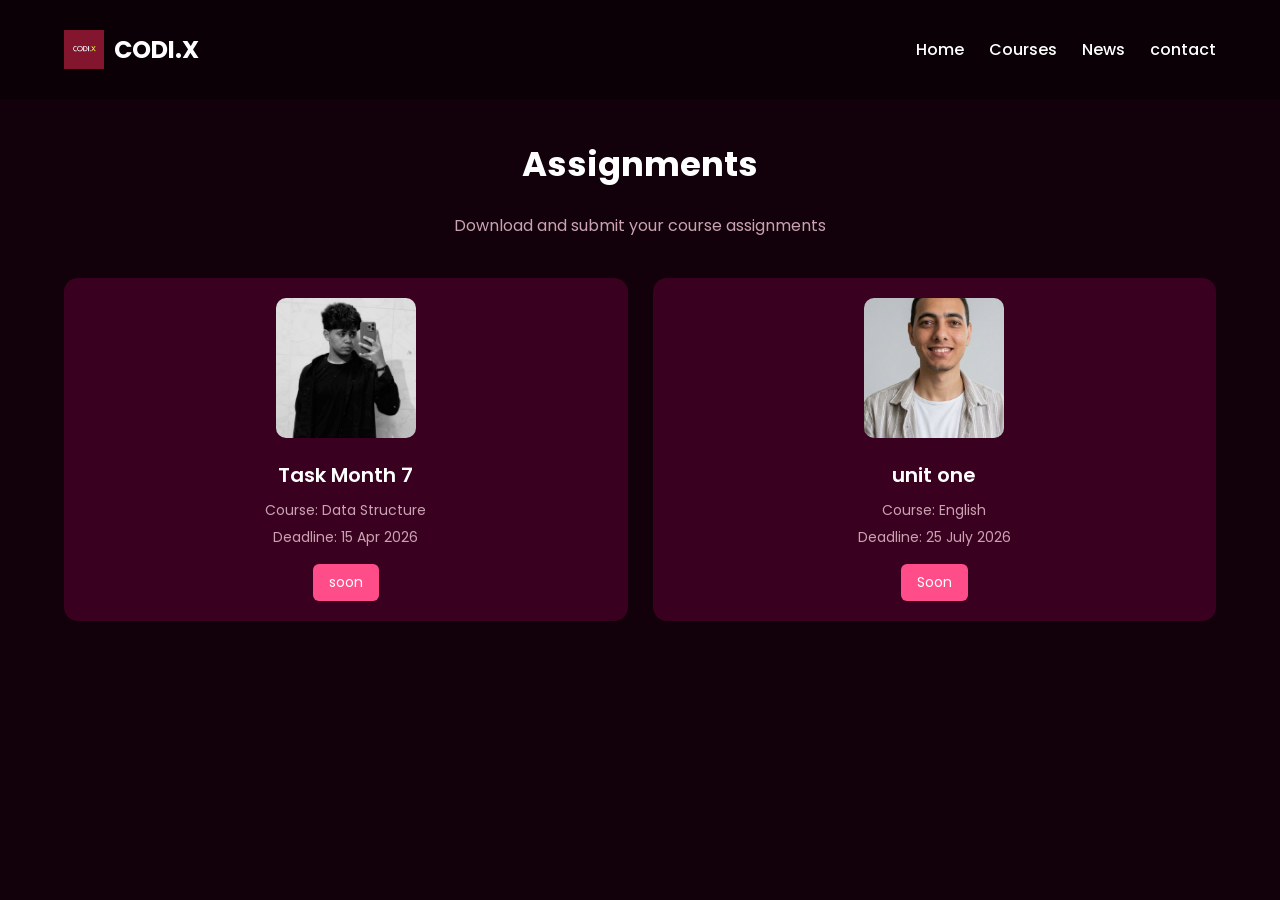
==== assignments.html @ 0fc8fe34 "Add files via upload" ====
<!DOCTYPE html>
<html lang="en">

<head>

<meta charset="UTF-8">
<meta name="viewport" content="width=device-width, initial-scale=1.0">

<title>Assignments | CODI.X TEAM</title>

<link href="https://fonts.googleapis.com/css2?family=Poppins:wght@300;400;500;600;700&display=swap" rel="stylesheet">

<style>

/* =================================
   GENERAL PAGE STYLE
================================= */

body{
margin:0;
font-family:"Poppins",sans-serif;
background:#12000a;
color:white;
}

/* =================================
   NAVBAR
================================= */

.site-header{
position:sticky;
top:0;
background:rgba(0,0,0,0.4);
backdrop-filter:blur(6px);
padding:12px 0;
z-index:999;
}

.nav-inner{
width:90%;
margin:auto;
display:flex;
justify-content:space-between;
align-items:center;
}

.brand{
display:flex;
align-items:center;
gap:10px;
}

.brand img{
width:40px;
}

.main-nav ul{
display:flex;
list-style:none;
gap:25px;
margin:0;
padding:0;
}

.main-nav a{
text-decoration:none;
color:white;
font-weight:500;
transition:.3s;
}

.main-nav a:hover{
color:#ff4d8a;
}

/* =================================
   PAGE TITLE
================================= */

.page-title{
text-align:center;
font-size:34px;
margin-top:40px;
font-weight:700;
}

.page-sub{
text-align:center;
color:#caa3b2;
margin-top:10px;
}

/* =================================
   ASSIGNMENTS GRID
================================= */

.tasks-container{
width:90%;
margin:auto;
display:grid;
grid-template-columns:repeat(auto-fit,minmax(250px,1fr));
gap:25px;
margin-top:40px;
}

/* =================================
   TASK CARD
================================= */

.task-card{

background:#3a001f;
border-radius:14px;
padding:20px;
text-align:center;
transition:0.35s;

}

.task-card:hover{

transform:translateY(-8px) scale(1.02);
box-shadow:0 10px 25px rgba(0,0,0,0.5);

}

/* =================================
   TASK IMAGE
================================= */

.task-card img{

width:140px;
height:140px;
object-fit:cover;
border-radius:10px;
margin-bottom:15px;

}

/* =================================
   TASK TITLE
================================= */

.task-title{

font-size:20px;
font-weight:600;
margin-bottom:10px;

}

/* =================================
   TASK INFO
================================= */

.task-info{

font-size:14px;
color:#caa3b2;
margin-bottom:6px;

}

/* =================================
   DOWNLOAD BUTTON
================================= */

.download-btn{

display:inline-block;
margin-top:10px;
padding:8px 16px;
background:#ff4d8a;
color:white;
text-decoration:none;
border-radius:6px;
font-size:14px;

}

.download-btn:hover{
background:#ff2e74;
}

</style>

</head>

<body>

<!-- =================================
     NAVBAR
================================= -->

<header class="site-header">

<div class="nav-inner">

<div class="brand">
<img src="./images/logo.jpg">
<h2>CODI.X</h2>
</div>

<nav class="main-nav">
<ul>

<li><a href="index.html">Home</a></li>
<li><a href="courses.html">Courses</a></li>
<!-- <li><a href="tasks.html">Assignments</a></li> -->
<li><a href="news.html">News</a></li>
<li><a href="contact.html">contact</a></li>

</ul>
</nav>

</div>

</header>


<!-- =================================
     PAGE TITLE
================================= -->

<h1 class="page-title">Assignments</h1>

<p class="page-sub">
Download and submit your course assignments
</p>


<!-- =================================
     ASSIGNMENTS SECTION
================================= -->

<div class="tasks-container">


<!-- =================================
     ASSIGNMENT CARD 1
================================= -->

<div class="task-card">

<img src="./images/farid5.jpg">

<div class="task-title">Task Month 7 </div>

<div class="task-info">Course: Data Structure</div>

<div class="task-info">Deadline: 15 Apr 2026</div>

<a href="#" class="download-btn"> soon</a>

</div>



<!-- =================================
     ASSIGNMENT CARD 2
================================= -->

<div class="task-card">

<img src="./images/abdo.jpg">

<div class="task-title"> unit one </div>

<div class="task-info">Course:  English </div>

<div class="task-info">Deadline: 25 July 2026</div>

<a href="#" class="download-btn">Soon</a>

</div>



<!-- =================================
     ASSIGNMENT CARD 3
================================= -->

<!-- <div class="task-card">

<img src="task3.jpg">

<div class="task-title">Python Data Analysis</div>

<div class="task-info">Course: Python Programming</div>

<div class="task-info">Deadline: 30 July 2026</div>

<a href="#" class="download-btn">Download</a>

</div> -->



</div>

</body>
</html>
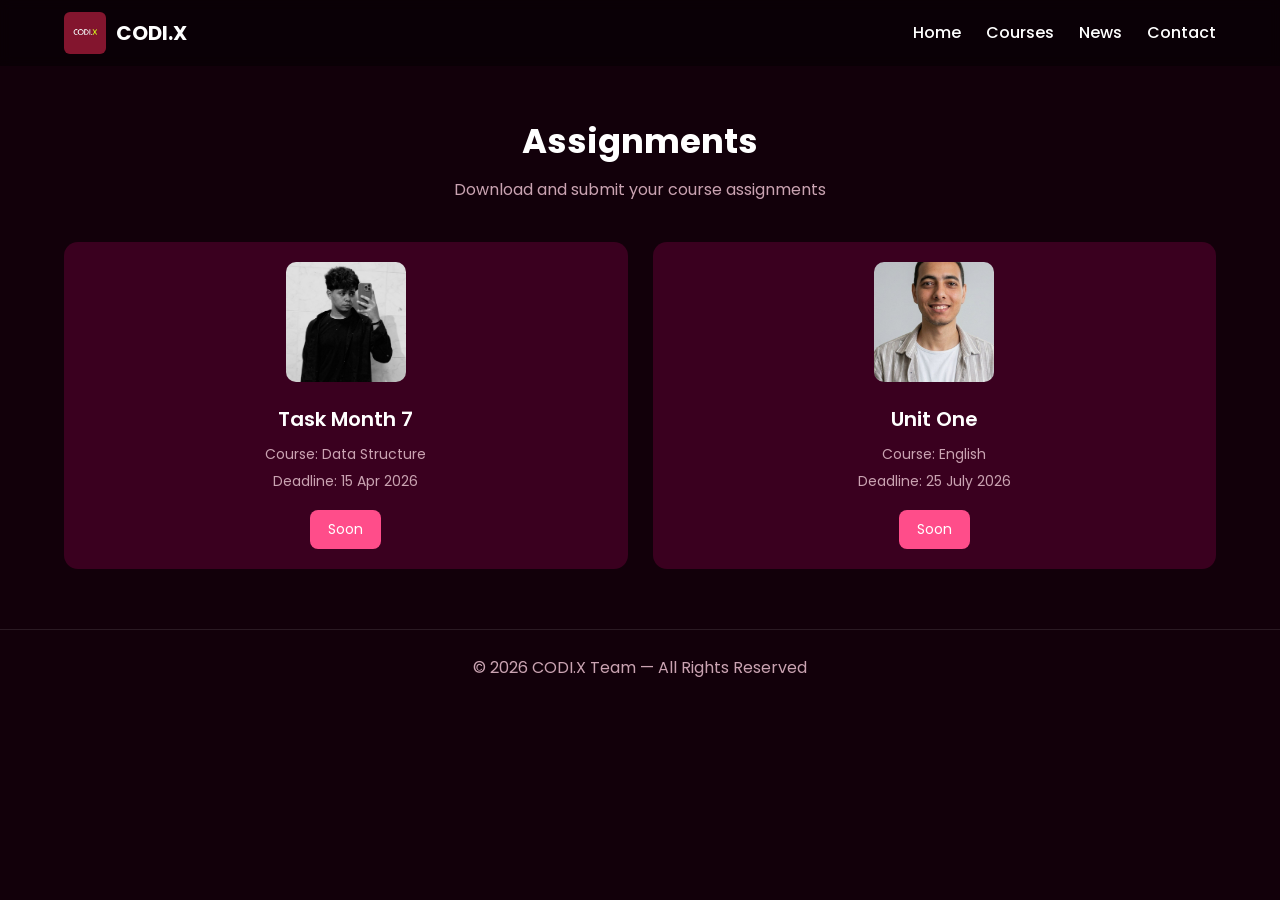
==== commit c644e9f2: "Add files via upload" ====
--- a/assignments.html
+++ b/assignments.html
@@ -12,20 +12,32 @@
 
 <style>
 
-/* =================================
-   GENERAL PAGE STYLE
-================================= */
+/* ================================
+   GENERAL STYLE
+================================ */
+
+*{
+margin:0;
+padding:0;
+box-sizing:border-box;
+}
 
 body{
-margin:0;
 font-family:"Poppins",sans-serif;
 background:#12000a;
 color:white;
-}
-
-/* =================================
+overflow-x:hidden;
+}
+
+.container{
+width:90%;
+max-width:1200px;
+margin:auto;
+}
+
+/* ================================
    NAVBAR
-================================= */
+================================ */
 
 .site-header{
 position:sticky;
@@ -37,8 +49,6 @@
 }
 
 .nav-inner{
-width:90%;
-margin:auto;
 display:flex;
 justify-content:space-between;
 align-items:center;
@@ -51,15 +61,18 @@
 }
 
 .brand img{
-width:40px;
+width:42px;
+border-radius:6px;
+}
+
+.brand h2{
+font-size:20px;
 }
 
 .main-nav ul{
 display:flex;
 list-style:none;
 gap:25px;
-margin:0;
-padding:0;
 }
 
 .main-nav a{
@@ -73,14 +86,14 @@
 color:#ff4d8a;
 }
 
-/* =================================
+/* ================================
    PAGE TITLE
-================================= */
+================================ */
 
 .page-title{
 text-align:center;
 font-size:34px;
-margin-top:40px;
+margin-top:50px;
 font-weight:700;
 }
 
@@ -90,112 +103,212 @@
 margin-top:10px;
 }
 
-/* =================================
+/* ================================
    ASSIGNMENTS GRID
-================================= */
+================================ */
 
 .tasks-container{
-width:90%;
-margin:auto;
 display:grid;
-grid-template-columns:repeat(auto-fit,minmax(250px,1fr));
+grid-template-columns:repeat(auto-fit,minmax(260px,1fr));
 gap:25px;
 margin-top:40px;
-}
-
-/* =================================
+margin-bottom:60px;
+}
+
+/* ================================
    TASK CARD
-================================= */
+================================ */
 
 .task-card{
-
 background:#3a001f;
 border-radius:14px;
 padding:20px;
 text-align:center;
-transition:0.35s;
-
+transition:.35s;
 }
 
 .task-card:hover{
-
 transform:translateY(-8px) scale(1.02);
-box-shadow:0 10px 25px rgba(0,0,0,0.5);
-
-}
-
-/* =================================
+box-shadow:0 12px 25px rgba(0,0,0,0.6);
+}
+
+/* ================================
    TASK IMAGE
-================================= */
+================================ */
 
 .task-card img{
-
-width:140px;
-height:140px;
+width:120px;
+height:120px;
 object-fit:cover;
 border-radius:10px;
 margin-bottom:15px;
-
-}
-
-/* =================================
+}
+
+/* ================================
    TASK TITLE
-================================= */
+================================ */
 
 .task-title{
-
 font-size:20px;
 font-weight:600;
 margin-bottom:10px;
-
-}
-
-/* =================================
+}
+
+/* ================================
    TASK INFO
-================================= */
+================================ */
 
 .task-info{
-
 font-size:14px;
 color:#caa3b2;
 margin-bottom:6px;
-
-}
-
-/* =================================
+}
+
+/* ================================
    DOWNLOAD BUTTON
-================================= */
+================================ */
 
 .download-btn{
-
 display:inline-block;
-margin-top:10px;
-padding:8px 16px;
+margin-top:12px;
+padding:9px 18px;
 background:#ff4d8a;
 color:white;
 text-decoration:none;
-border-radius:6px;
+border-radius:8px;
 font-size:14px;
-
+transition:.3s;
 }
 
 .download-btn:hover{
 background:#ff2e74;
 }
 
+/* ================================
+   FOOTER
+================================ */
+
+footer{
+border-top:1px solid rgba(255,255,255,0.1);
+padding:25px 0;
+text-align:center;
+color:#caa3b2;
+}
+
+/* ================================
+   MOBILE
+================================ */
+
+@media(max-width:768px){
+
+.main-nav ul{
+gap:15px;
+font-size:14px;
+}
+
+.page-title{
+font-size:26px;
+}
+
+.task-card img{
+width:100px;
+height:100px;
+}
+
+}
+
+/* ================================
+   GLOBAL RESPONSIVE FIX
+================================ */
+
+/* الصور متكبرش عن الكرت */
+/* img{
+max-width:100%;
+height:auto;
+display:block;
+} */
+/* الصور العامة */
+img{
+max-width:100%;
+height:auto;
+}
+
+/* صور الكروت في المنتصف */
+.course-card img{
+display:block;
+margin:0 auto 15px auto;
+}
+/* يخلي العناصر تلف تحت بعض لو الشاشة صغيرة */
+.nav-inner{
+flex-wrap:wrap;
+}
+
+/* المينيو تبقى في سطر تحت اللوجو في الموبايل */
+@media (max-width:768px){
+
+.main-nav{
+width:100%;
+margin-top:10px;
+}
+
+.main-nav ul{
+display:flex;
+flex-wrap:wrap;
+justify-content:center;
+gap:12px;
+padding:0;
+}
+
+.main-nav a{
+font-size:14px;
+}
+
+/* يقلل المسافات */
+.wrap,
+.container{
+width:95%;
+}
+
+/* يخلي الكروت تملى الشاشة */
+.courses-container{
+grid-template-columns:1fr;
+}
+
+/* أي جريد تانية */
+.cards,
+.grid,
+.items{
+grid-template-columns:1fr !important;
+}
+
+}
+
+/* موبايلات أصغر */
+@media (max-width:480px){
+
+.page-title{
+font-size:22px;
+}
+
+.brand h2{
+font-size:18px;
+}
+
+}
+
 </style>
 
 </head>
 
 <body>
 
-<!-- =================================
+<!-- ================================
      NAVBAR
-================================= -->
+================================ -->
 
 <header class="site-header">
 
-<div class="nav-inner">
+<div class="container nav-inner">
 
 <div class="brand">
 <img src="./images/logo.jpg">
@@ -207,9 +320,8 @@
 
 <li><a href="index.html">Home</a></li>
 <li><a href="courses.html">Courses</a></li>
-<!-- <li><a href="tasks.html">Assignments</a></li> -->
 <li><a href="news.html">News</a></li>
-<li><a href="contact.html">contact</a></li>
+<li><a href="contact.html">Contact</a></li>
 
 </ul>
 </nav>
@@ -219,9 +331,11 @@
 </header>
 
 
-<!-- =================================
+<!-- ================================
      PAGE TITLE
-================================= -->
+================================ -->
+
+<div class="container">
 
 <h1 class="page-title">Assignments</h1>
 
@@ -230,44 +344,38 @@
 </p>
 
 
-<!-- =================================
+<!-- ================================
      ASSIGNMENTS SECTION
-================================= -->
+================================ -->
 
 <div class="tasks-container">
 
-
-<!-- =================================
-     ASSIGNMENT CARD 1
-================================= -->
+<!-- ASSIGNMENT 1 -->
 
 <div class="task-card">
 
 <img src="./images/farid5.jpg">
 
-<div class="task-title">Task Month 7 </div>
+<div class="task-title">Task Month 7</div>
 
 <div class="task-info">Course: Data Structure</div>
 
 <div class="task-info">Deadline: 15 Apr 2026</div>
 
-<a href="#" class="download-btn"> soon</a>
-
-</div>
-
-
-
-<!-- =================================
-     ASSIGNMENT CARD 2
-================================= -->
+<a href="#" class="download-btn">Soon</a>
+
+</div>
+
+
+<!-- ASSIGNMENT 2 -->
 
 <div class="task-card">
 
 <img src="./images/abdo.jpg">
 
-<div class="task-title"> unit one </div>
-
-<div class="task-info">Course:  English </div>
+<div class="task-title">Unit One</div>
+
+<div class="task-info">Course: English</div>
 
 <div class="task-info">Deadline: 25 July 2026</div>
 
@@ -275,29 +383,14 @@
 
 </div>
 
-
-
-<!-- =================================
-     ASSIGNMENT CARD 3
-================================= -->
-
-<!-- <div class="task-card">
-
-<img src="task3.jpg">
-
-<div class="task-title">Python Data Analysis</div>
-
-<div class="task-info">Course: Python Programming</div>
-
-<div class="task-info">Deadline: 30 July 2026</div>
-
-<a href="#" class="download-btn">Download</a>
-
-</div> -->
-
-
-
-</div>
+</div>
+
+</div>
+
+
+<footer>
+© 2026 CODI.X Team — All Rights Reserved
+</footer>
 
 </body>
 </html>
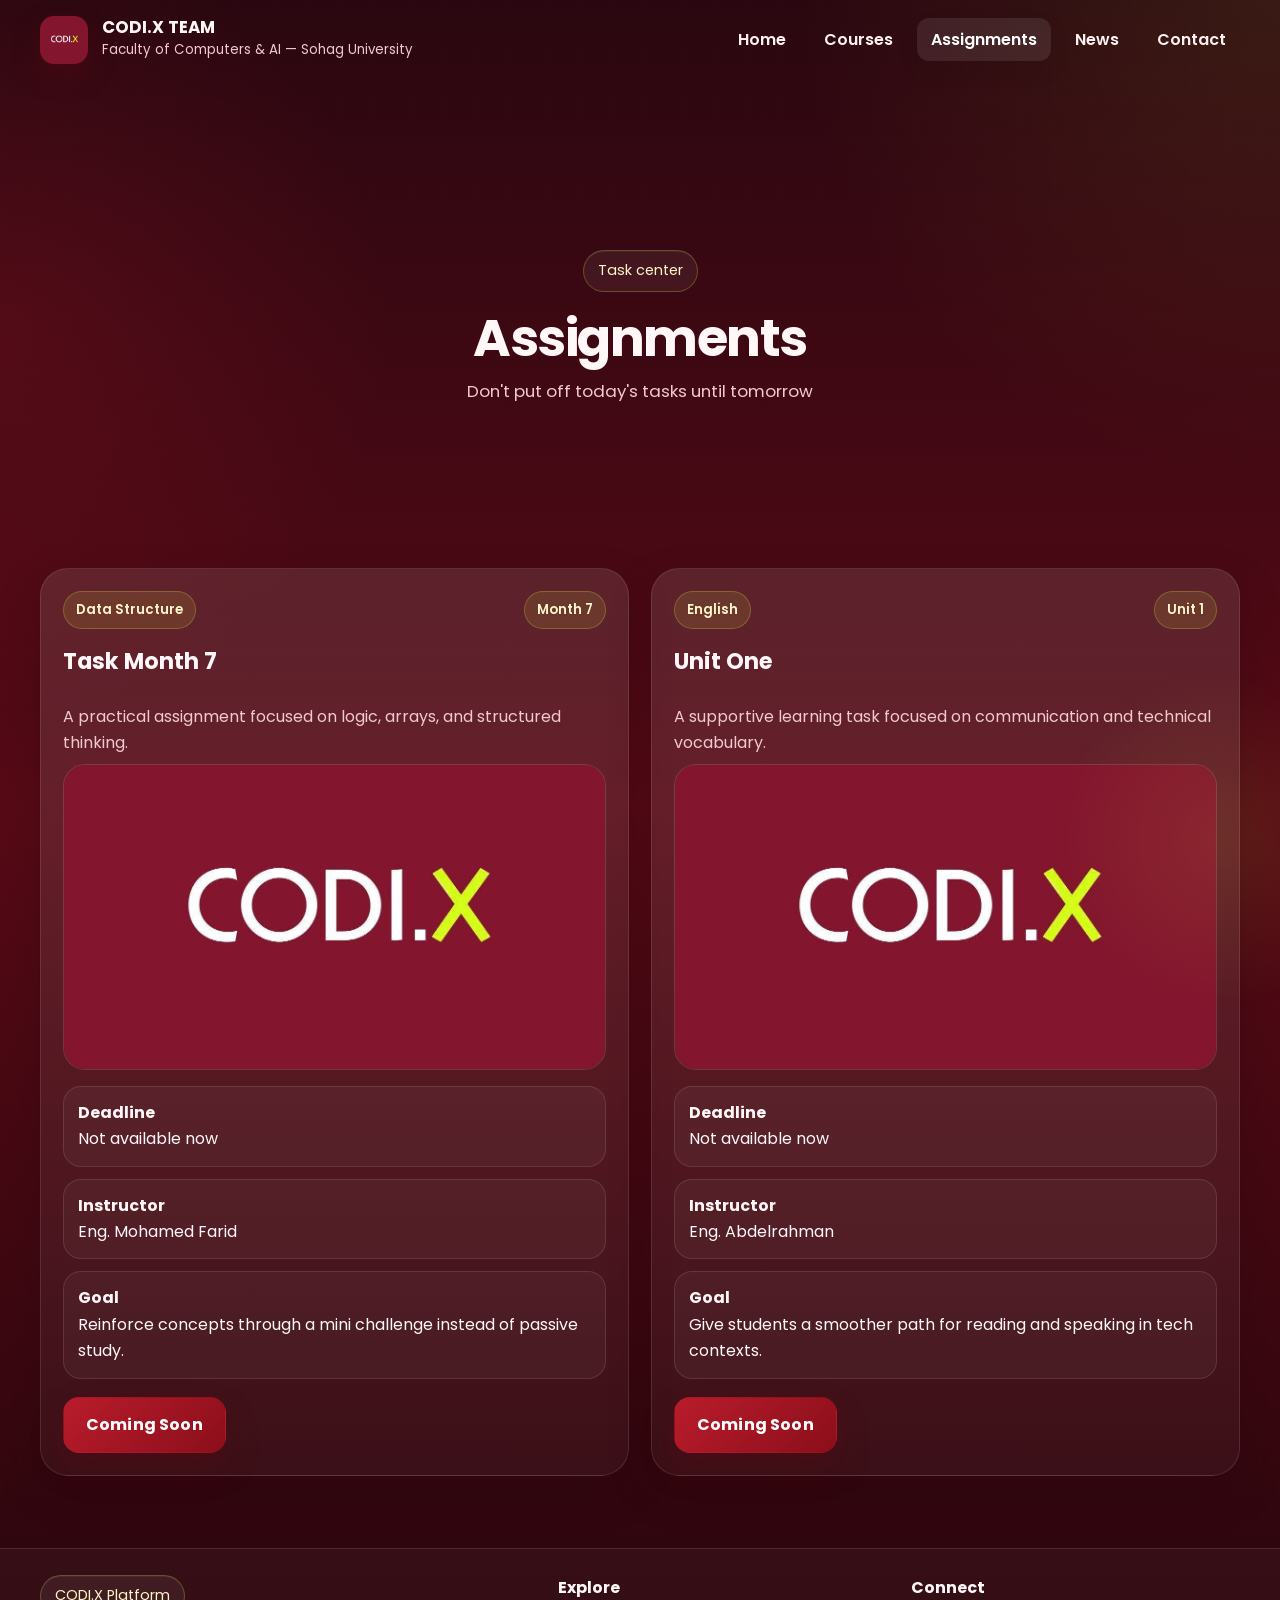
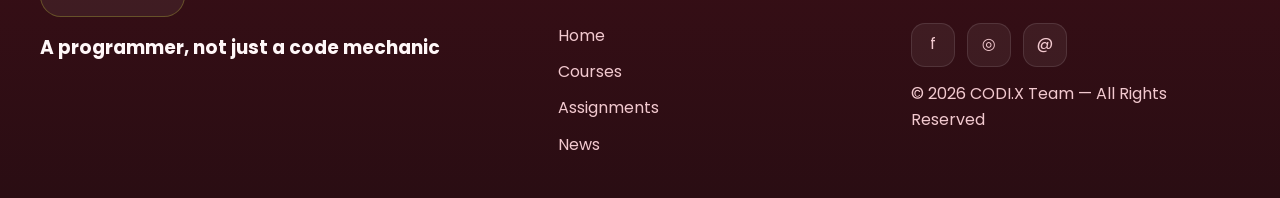
==== commit 33e8b6c5: "Add files via upload" ====
--- a/assignments.html
+++ b/assignments.html
@@ -1,396 +1,93 @@
-<!DOCTYPE html>
-<html lang="en">
-
-<head>
-
-<meta charset="UTF-8">
-<meta name="viewport" content="width=device-width, initial-scale=1.0">
-
-<title>Assignments | CODI.X TEAM</title>
-
-<link href="https://fonts.googleapis.com/css2?family=Poppins:wght@300;400;500;600;700&display=swap" rel="stylesheet">
-
-<style>
-
-/* ================================
-   GENERAL STYLE
-================================ */
-
-*{
-margin:0;
-padding:0;
-box-sizing:border-box;
-}
-
-body{
-font-family:"Poppins",sans-serif;
-background:#12000a;
-color:white;
-overflow-x:hidden;
-}
-
-.container{
-width:90%;
-max-width:1200px;
-margin:auto;
-}
-
-/* ================================
-   NAVBAR
-================================ */
-
-.site-header{
-position:sticky;
-top:0;
-background:rgba(0,0,0,0.4);
-backdrop-filter:blur(6px);
-padding:12px 0;
-z-index:999;
-}
-
-.nav-inner{
-display:flex;
-justify-content:space-between;
-align-items:center;
-}
-
-.brand{
-display:flex;
-align-items:center;
-gap:10px;
-}
-
-.brand img{
-width:42px;
-border-radius:6px;
-}
-
-.brand h2{
-font-size:20px;
-}
-
-.main-nav ul{
-display:flex;
-list-style:none;
-gap:25px;
-}
-
-.main-nav a{
-text-decoration:none;
-color:white;
-font-weight:500;
-transition:.3s;
-}
-
-.main-nav a:hover{
-color:#ff4d8a;
-}
-
-/* ================================
-   PAGE TITLE
-================================ */
-
-.page-title{
-text-align:center;
-font-size:34px;
-margin-top:50px;
-font-weight:700;
-}
-
-.page-sub{
-text-align:center;
-color:#caa3b2;
-margin-top:10px;
-}
-
-/* ================================
-   ASSIGNMENTS GRID
-================================ */
-
-.tasks-container{
-display:grid;
-grid-template-columns:repeat(auto-fit,minmax(260px,1fr));
-gap:25px;
-margin-top:40px;
-margin-bottom:60px;
-}
-
-/* ================================
-   TASK CARD
-================================ */
-
-.task-card{
-background:#3a001f;
-border-radius:14px;
-padding:20px;
-text-align:center;
-transition:.35s;
-}
-
-.task-card:hover{
-transform:translateY(-8px) scale(1.02);
-box-shadow:0 12px 25px rgba(0,0,0,0.6);
-}
-
-/* ================================
-   TASK IMAGE
-================================ */
-
-.task-card img{
-width:120px;
-height:120px;
-object-fit:cover;
-border-radius:10px;
-margin-bottom:15px;
-}
-
-/* ================================
-   TASK TITLE
-================================ */
-
-.task-title{
-font-size:20px;
-font-weight:600;
-margin-bottom:10px;
-}
-
-/* ================================
-   TASK INFO
-================================ */
-
-.task-info{
-font-size:14px;
-color:#caa3b2;
-margin-bottom:6px;
-}
-
-/* ================================
-   DOWNLOAD BUTTON
-================================ */
-
-.download-btn{
-display:inline-block;
-margin-top:12px;
-padding:9px 18px;
-background:#ff4d8a;
-color:white;
-text-decoration:none;
-border-radius:8px;
-font-size:14px;
-transition:.3s;
-}
-
-.download-btn:hover{
-background:#ff2e74;
-}
-
-/* ================================
-   FOOTER
-================================ */
-
-footer{
-border-top:1px solid rgba(255,255,255,0.1);
-padding:25px 0;
-text-align:center;
-color:#caa3b2;
-}
-
-/* ================================
-   MOBILE
-================================ */
-
-@media(max-width:768px){
-
-.main-nav ul{
-gap:15px;
-font-size:14px;
-}
-
-.page-title{
-font-size:26px;
-}
-
-.task-card img{
-width:100px;
-height:100px;
-}
-
-}
-
-/* ================================
-   GLOBAL RESPONSIVE FIX
-================================ */
-
-/* الصور متكبرش عن الكرت */
-/* img{
-max-width:100%;
-height:auto;
-display:block;
-} */
-/* الصور العامة */
-img{
-max-width:100%;
-height:auto;
-}
-
-/* صور الكروت في المنتصف */
-.course-card img{
-display:block;
-margin:0 auto 15px auto;
-}
-/* يخلي العناصر تلف تحت بعض لو الشاشة صغيرة */
-.nav-inner{
-flex-wrap:wrap;
-}
-
-/* المينيو تبقى في سطر تحت اللوجو في الموبايل */
-@media (max-width:768px){
-
-.main-nav{
-width:100%;
-margin-top:10px;
-}
-
-.main-nav ul{
-display:flex;
-flex-wrap:wrap;
-justify-content:center;
-gap:12px;
-padding:0;
-}
-
-.main-nav a{
-font-size:14px;
-}
-
-/* يقلل المسافات */
-.wrap,
-.container{
-width:95%;
-}
-
-/* يخلي الكروت تملى الشاشة */
-.courses-container{
-grid-template-columns:1fr;
-}
-
-/* أي جريد تانية */
-.cards,
-.grid,
-.items{
-grid-template-columns:1fr !important;
-}
-
-}
-
-/* موبايلات أصغر */
-@media (max-width:480px){
-
-.page-title{
-font-size:22px;
-}
-
-.brand h2{
-font-size:18px;
-}
-
-}
-
-</style>
-
-</head>
-
-<body>
-
-<!-- ================================
-     NAVBAR
-================================ -->
-
-<header class="site-header">
-
-<div class="container nav-inner">
-
-<div class="brand">
-<img src="./images/logo.jpg">
-<h2>CODI.X</h2>
-</div>
-
-<nav class="main-nav">
-<ul>
-
-<li><a href="index.html">Home</a></li>
-<li><a href="courses.html">Courses</a></li>
-<li><a href="news.html">News</a></li>
-<li><a href="contact.html">Contact</a></li>
-
-</ul>
-</nav>
-
-</div>
-
-</header>
-
-
-<!-- ================================
-     PAGE TITLE
-================================ -->
-
-<div class="container">
-
-<h1 class="page-title">Assignments</h1>
-
-<p class="page-sub">
-Download and submit your course assignments
-</p>
-
-
-<!-- ================================
-     ASSIGNMENTS SECTION
-================================ -->
-
-<div class="tasks-container">
-
-<!-- ASSIGNMENT 1 -->
-
-<div class="task-card">
-
-<img src="./images/farid5.jpg">
-
-<div class="task-title">Task Month 7</div>
-
-<div class="task-info">Course: Data Structure</div>
-
-<div class="task-info">Deadline: 15 Apr 2026</div>
-
-<a href="#" class="download-btn">Soon</a>
-
-</div>
-
-
-<!-- ASSIGNMENT 2 -->
-
-<div class="task-card">
-
-<img src="./images/abdo.jpg">
-
-<div class="task-title">Unit One</div>
-
-<div class="task-info">Course: English</div>
-
-<div class="task-info">Deadline: 25 July 2026</div>
-
-<a href="#" class="download-btn">Soon</a>
-
-</div>
-
-</div>
-
-</div>
-
-
-<footer>
-© 2026 CODI.X Team — All Rights Reserved
-</footer>
-
-</body>
-</html>+<!DOCTYPE html>
+<html lang="en">
+<head>
+  <meta charset="UTF-8"><meta name="viewport" content="width=device-width, initial-scale=1.0">
+  <title>Assignments | CODI.X TEAM</title>
+  <link rel="preconnect" href="https://fonts.googleapis.com"><link rel="preconnect" href="https://fonts.gstatic.com" crossorigin>
+  <link href="https://fonts.googleapis.com/css2?family=Poppins:wght@300;400;500;600;700;800&display=swap" rel="stylesheet">
+  <link rel="stylesheet" href="styles/common.css"><link rel="stylesheet" href="styles/assignments.css">
+</head>
+<body>
+
+<header class="site-header">
+  <div class="wrap nav-inner">
+    <a class="brand" href="index.html">
+      <img src="images/logo.jpg" alt="CODI.X logo">
+      <div class="brand-copy">
+        <h1>CODI.X TEAM</h1>
+        <small>Faculty of Computers &amp; AI — Sohag University</small>
+      </div>
+    </a>
+    <button class="nav-toggle" aria-label="Toggle navigation">☰</button>
+    <nav class="main-nav" aria-label="Main navigation">
+      <ul><li><a href="index.html" class="">Home</a></li><li><a href="courses.html" class="">Courses</a></li><li><a href="assignments.html" class="active">Assignments</a></li><li><a href="news.html" class="">News</a></li><li><a href="index.html#contact" class="">Contact</a></li></ul>
+    </nav>
+  </div>
+</header>
+<main class="page-shell">
+  <section class="hero-mini wrap center reveal">
+    <div class="eyebrow">Task center</div>
+    <h1 class="page-title">Assignments</h1>
+    <p class="page-sub">Don't put off today's tasks until tomorrow</p>
+  </section>
+  <section class="section-tight">
+    <div class="wrap assignment-grid">
+      <article class="task-card card reveal">
+        <div class="task-head"><span class="badge">Data Structure</span><span class="badge">Month 7</span></div>
+        <h2 class="task-title">Task Month 7</h2>
+        <p class="task-info">A practical assignment focused on logic, arrays, and structured thinking.</p>
+        <img src="images/logo.jpg" alt="Data Structure task">
+        <div class="timeline">
+          <div><strong>Deadline</strong><br><span class="muted">Not available now</span></div>
+          <div><strong>Instructor</strong><br><span class="muted">Eng. Mohamed Farid</span></div>
+          <div><strong>Goal</strong><br><span class="muted">Reinforce concepts through a mini challenge instead of passive study.</span></div>
+        </div>
+        <div style="margin-top:18px"><a class="btn" href="#">Coming Soon</a></div>
+      </article>
+      <article class="task-card card reveal">
+        <div class="task-head"><span class="badge">English</span><span class="badge">Unit 1</span></div>
+        <h2 class="task-title">Unit One</h2>
+        <p class="task-info">A supportive learning task focused on communication and technical vocabulary.</p>
+        <img src="images/logo.jpg" alt="English task">
+        <div class="timeline">
+          <div><strong>Deadline</strong><br><span class="muted">Not available now</span></div>
+          <div><strong>Instructor</strong><br><span class="muted">
+Eng. Abdelrahman</span></div>
+          <div><strong>Goal</strong><br><span class="muted">Give students a smoother path for reading and speaking in tech contexts.</span></div>
+        </div>
+        <div style="margin-top:18px"><a class="btn" href="#">Coming Soon</a></div>
+      </article>
+    </div>
+  </section>
+</main>
+
+<footer class="footer">
+  <div class="wrap footer-grid">
+    <div>
+      <div class="eyebrow">CODI.X Platform</div>
+      <h3 style="margin:16px 0 10px">A programmer, not just a code mechanic</h3>
+      <!-- <p>A cleaner structure, stronger visual hierarchy, better responsiveness, and smoother animations across the full platform.</p> -->
+    </div>
+    <div>
+      <h4 style="margin-top:0">Explore</h4>
+      <ul class="footer-links">
+        <li><a href="index.html">Home</a></li>
+        <li><a href="courses.html">Courses</a></li>
+        <li><a href="assignments.html">Assignments</a></li>
+        <li><a href="news.html">News</a></li>
+      </ul>
+    </div>
+    <div>
+      <h4 style="margin-top:0">Connect</h4>
+      <div class="socials">
+        <a class="social-link" href="https://www.facebook.com/share/1Fq2WD6ush/" aria-label="Facebook">f</a>
+        <a class="social-link" href="https://www.instagram.com/mohamedfarid__37?igsh=bWw5bzZlazRscjZk" aria-label="Instagram">◎</a>
+        <a class="social-link" href="codixacadmy@gmail.com" aria-label="Email">@</a>
+      </div>
+      <p style="margin-top:14px">© 2026 CODI.X Team — All Rights Reserved</p>
+    </div>
+  </div>
+</footer>
+<script src="scripts/common.js"></script>
+
+</body></html>
--- a/styles/common.css
+++ b/styles/common.css
@@ -0,0 +1,385 @@
+
+:root{
+  --bg:#21050a;
+  --bg-soft:#340811;
+  --panel:rgba(97, 10, 26, .78);
+  --panel-2:rgba(126, 15, 34, .78);
+  --line:rgba(255,255,255,.11);
+  --text:#fff7f8;
+  --muted:#f2c9cf;
+  --primary:#8B0E1A;
+  --primary-dark:#5E0812;
+  --primary-light:#b91c2c;
+  --primary-2:#c81e33;
+  --accent:#E6FF3F;
+  --accent-soft:#f5ff98;
+  --success:#7CFF8F;
+  --warning:#ffd166;
+  --shadow:0 22px 60px rgba(32,4,10,.38);
+  --shadow-soft:0 18px 40px rgba(32,4,10,.25);
+  --radius:24px;
+  --radius-sm:16px;
+  --max:1200px;
+}
+*{box-sizing:border-box}
+html{scroll-behavior:smooth;-webkit-text-size-adjust:100%}
+body{
+  margin:0;
+  font-family:"Poppins",system-ui,-apple-system,sans-serif;
+  color:var(--text);
+  background:
+    radial-gradient(circle at top right, rgba(230,255,63,.08), transparent 22%),
+    radial-gradient(circle at left 18%, rgba(185,28,44,.18), transparent 20%),
+    linear-gradient(180deg, #2a0710 0%, #570a16 45%, #23050b 100%);
+  line-height:1.65;
+  overflow-x:hidden;
+}
+body::before{
+  content:"";
+  position:fixed; inset:0;
+  background-image:
+    linear-gradient(rgba(255,255,255,.03) 1px, transparent 1px),
+    linear-gradient(90deg, rgba(255,255,255,.03) 1px, transparent 1px);
+  background-size:34px 34px;
+  mask-image:linear-gradient(180deg, rgba(255,255,255,.26), transparent 92%);
+  pointer-events:none;
+}
+body::after{
+  content:"";
+  position:fixed; inset:auto -120px -120px auto;
+  width:360px; height:360px; border-radius:50%;
+  background:radial-gradient(circle, rgba(230,255,63,.08), transparent 68%);
+  pointer-events:none;
+}
+img{max-width:100%; display:block}
+a{text-decoration:none; color:inherit}
+button{font:inherit}
+.wrap,.container{width:min(calc(100% - 32px), var(--max)); margin-inline:auto}
+.section{padding:88px 0}
+.section-tight{padding:72px 0}
+.page-shell{padding-top:100px}
+.eyebrow{
+  display:inline-flex; align-items:center; gap:10px;
+  padding:8px 14px; border:1px solid rgba(230,255,63,.24); border-radius:999px;
+  background:rgba(255,255,255,.06); color:#fff5c4; font-size:.9rem;
+  box-shadow:inset 0 1px 0 rgba(255,255,255,.06);
+}
+.section-title,.page-title{
+  margin:18px 0 12px;
+  font-size:clamp(2rem, 4vw, 3.5rem);
+  line-height:1.1;
+  letter-spacing:-.03em;
+}
+.section-sub,.page-sub{
+  color:var(--muted);
+  margin:0 auto;
+  max-width:760px;
+  font-size:1.05rem;
+}
+.center{text-align:center}
+.glass{
+  background:linear-gradient(180deg, rgba(255,255,255,.10), rgba(255,255,255,.04));
+  backdrop-filter:blur(14px);
+  border:1px solid var(--line);
+  box-shadow:var(--shadow);
+}
+.card{
+  background:linear-gradient(180deg, rgba(255,255,255,.10), rgba(255,255,255,.04));
+  border:1px solid var(--line);
+  border-radius:var(--radius);
+  box-shadow:var(--shadow-soft);
+}
+.btn{
+  display:inline-flex; align-items:center; justify-content:center; gap:10px;
+  padding:14px 22px; border-radius:16px; border:1px solid transparent;
+  background:linear-gradient(135deg, var(--primary-light), var(--primary));
+  color:white; font-weight:700; letter-spacing:.01em; cursor:pointer;
+  box-shadow:0 16px 32px rgba(94,8,18,.33);
+  transition:transform .25s ease, box-shadow .25s ease, border-color .25s ease, background .25s ease, color .25s ease;
+}
+.btn:hover{
+  transform:translateY(-3px);
+  box-shadow:0 20px 36px rgba(94,8,18,.42);
+  background:linear-gradient(135deg, #c91f35, #780b17);
+}
+.btn.secondary{
+  background:rgba(255,255,255,.05);
+  border-color:rgba(230,255,63,.18);
+  color:var(--text);
+  box-shadow:none;
+}
+.btn.secondary:hover{background:rgba(255,255,255,.10); border-color:rgba(230,255,63,.3)}
+.btn.small{padding:10px 16px; border-radius:14px; font-size:.95rem}
+.badge{
+  display:inline-flex; align-items:center; gap:8px;
+  padding:7px 12px; border-radius:999px; font-size:.83rem; font-weight:600;
+  color:#fff6cc; background:rgba(230,255,63,.10); border:1px solid rgba(230,255,63,.22);
+}
+.site-header{
+  position:fixed; top:0; left:0; right:0; z-index:1000;
+  transition:background .25s ease, border-color .25s ease, box-shadow .25s ease;
+  border-bottom:1px solid transparent;
+}
+.site-header.scrolled{
+  background:rgba(82,9,21,.80);
+  backdrop-filter:blur(14px);
+  border-color:rgba(230,255,63,.12);
+  box-shadow:0 18px 35px rgba(32,4,10,.34);
+}
+.navbar,.nav-inner{display:flex; align-items:center; justify-content:space-between; gap:20px; padding:16px 0}
+.brand{display:flex; align-items:center; gap:14px}
+.brand img,.logo-mark{
+  width:48px; height:48px; border-radius:14px; object-fit:cover;
+  background:linear-gradient(135deg, var(--primary-light), var(--accent));
+  box-shadow:0 12px 26px rgba(94,8,18,.34);
+}
+.brand-copy h1,.brand-copy h2{margin:0; font-size:1.05rem; line-height:1.1}
+.brand-copy small{color:var(--muted)}
+.main-nav ul,.nav-links{display:flex; align-items:center; gap:10px; list-style:none; margin:0; padding:0}
+.main-nav a,.nav-links a{
+  padding:10px 14px; color:#fff1f2; border-radius:12px; font-weight:600;
+  transition:background .25s ease, color .25s ease, transform .25s ease, box-shadow .25s ease;
+}
+.main-nav a:hover,.main-nav a.active,.nav-links a:hover{
+  background:rgba(255,255,255,.09); color:#fff; transform:translateY(-2px);
+  box-shadow:0 10px 22px rgba(0,0,0,.08);
+}
+.nav-toggle{
+  display:none; width:48px; height:48px; border-radius:14px; border:1px solid var(--line);
+  background:rgba(255,255,255,.05); color:var(--text); align-items:center; justify-content:center; cursor:pointer;
+}
+.footer{
+  padding:26px 0 40px;
+  border-top:1px solid var(--line);
+  background:rgba(255,255,255,.03);
+}
+.footer-grid{
+  display:grid; grid-template-columns:1.5fr 1fr 1fr; gap:24px; align-items:start;
+}
+.footer p,.footer li,.footer a{color:var(--muted)}
+.footer-links{list-style:none; margin:0; padding:0; display:grid; gap:10px}
+.socials{display:flex; gap:12px; flex-wrap:wrap}
+.social-link{
+  width:44px; height:44px; border-radius:14px; display:grid; place-items:center;
+  border:1px solid var(--line); background:rgba(255,255,255,.06);
+  transition:transform .25s ease, background .25s ease, border-color .25s ease;
+}
+.social-link:hover{
+  transform:translateY(-3px) rotate(4deg);
+  background:rgba(255,255,255,.11);
+  border-color:rgba(230,255,63,.28);
+}
+.grid-3{display:grid; grid-template-columns:repeat(3,1fr); gap:22px}
+.grid-2{display:grid; grid-template-columns:repeat(2,1fr); gap:22px}
+.reveal{opacity:0; transform:translateY(28px); transition:opacity .7s ease, transform .7s ease}
+.reveal.visible{opacity:1; transform:none}
+.hero-orb,.hero-orb-2{
+  position:absolute; border-radius:999px; filter:blur(18px); opacity:.55; pointer-events:none;
+  animation:float 9s ease-in-out infinite;
+}
+.hero-orb{width:220px; height:220px; right:-30px; top:20px; background:rgba(230,255,63,.16)}
+.hero-orb-2{width:180px; height:180px; left:-40px; bottom:20px; background:rgba(185,28,44,.24); animation-delay:-2.4s}
+@keyframes float{50%{transform:translateY(-12px)}}
+@media (max-width: 920px){
+  .footer-grid,.grid-3,.grid-2{grid-template-columns:1fr}
+}
+@media (max-width: 820px){
+  .nav-toggle{display:inline-flex}
+  .main-nav{
+    position:absolute; top:calc(100% + 10px); left:16px; right:16px;
+    display:none;
+  }
+  .main-nav.open{display:block}
+  .main-nav ul{
+    flex-direction:column; align-items:stretch; gap:8px;
+    padding:12px; border-radius:22px;
+    background:rgba(82,9,21,.95); border:1px solid var(--line); box-shadow:var(--shadow);
+  }
+}
+@media (max-width: 640px){
+  .section{padding:72px 0}
+  .page-shell{padding-top:88px}
+  .wrap,.container{width:min(calc(100% - 20px), var(--max))}
+  .btn{width:100%}
+}
+.btn.disabled,.btn[aria-disabled="true"]{background:rgba(255,255,255,.05);border-color:var(--line);box-shadow:none;color:#f4d8dd;pointer-events:none;cursor:not-allowed}
+
+
+.codix-page{
+  max-width: 950px;
+  margin: 70px auto;
+  padding: 0 20px;
+}
+
+.codix-hero{
+  background: linear-gradient(135deg, #8B0E1A, #5E0812);
+  color: #fff;
+  border-radius: 24px;
+  padding: 40px 28px;
+  box-shadow: 0 10px 30px rgba(0,0,0,0.12);
+  margin-bottom: 30px;
+  text-align: center;
+}
+
+.codix-hero h1{
+  margin: 0 0 12px;
+  font-size: 2.2rem;
+  line-height: 1.4;
+}
+
+.codix-hero p{
+  margin: 0;
+  font-size: 1.05rem;
+  color: rgba(255,255,255,0.92);
+  line-height: 1.9;
+}
+
+.qa-list{
+  display: grid;
+  gap: 22px;
+}
+
+.qa-card{
+  background: #fff;
+  border: 1px solid rgba(139,14,26,0.10);
+  border-right: 5px solid #8B0E1A;
+  border-radius: 20px;
+  padding: 24px 22px;
+  box-shadow: 0 8px 20px rgba(0,0,0,0.06);
+  transition: 0.3s ease;
+}
+
+.qa-card:hover{
+  transform: translateY(-4px);
+  box-shadow: 0 14px 28px rgba(0,0,0,0.10);
+}
+
+.qa-card h2{
+  margin: 0 0 12px;
+  font-size: 1.35rem;
+  color: #8B0E1A;
+  line-height: 1.5;
+}
+
+.qa-card p{
+  margin: 0;
+  color: #2d2d2d;
+  line-height: 2;
+  font-size: 1rem;
+}
+
+.qa-card ul{
+  margin: 12px 0 0;
+  padding: 0 18px 0 0;
+  color: #2d2d2d;
+  line-height: 2;
+}
+
+.qa-card li{
+  margin-bottom: 6px;
+}
+
+.codix-accent{
+  color: #8B0E1A;
+  font-weight: 700;
+}
+
+.codix-motto{
+  margin-top: 30px;
+  text-align: center;
+  background: #fff7d6;
+  color: #5E0812;
+  border: 1px solid rgba(139,14,26,0.10);
+  border-radius: 18px;
+  padding: 18px 16px;
+  font-weight: 700;
+  font-size: 1.05rem;
+}
+
+@media (max-width: 768px){
+  .codix-page{
+    margin: 40px auto;
+    padding: 0 14px;
+  }
+
+  .codix-hero{
+    padding: 28px 18px;
+    border-radius: 18px;
+  }
+
+  .codix-hero h1{
+    font-size: 1.6rem;
+  }
+
+  .qa-card{
+    padding: 18px 16px;
+    border-radius: 16px;
+  }
+
+  .qa-card h2{
+    font-size: 1.15rem;
+  }
+
+  .qa-card p,
+  .qa-card li{
+    font-size: 0.96rem;
+  }
+}
+
+/* ===== NAVBAR ===== */
+
+.navbar{
+  position: sticky;
+  top: 0;
+  width: 100%;
+  z-index: 1000;
+
+  background: rgba(15,23,42,0.9);
+  backdrop-filter: blur(10px);
+
+  border-bottom: 1px solid rgba(255,255,255,0.08);
+}
+
+.nav-container{
+  max-width: 1200px;
+  margin: auto;
+  padding: 16px 20px;
+
+  display: flex;
+  justify-content: space-between;
+  align-items: center;
+}
+
+/* LOGO */
+
+.logo{
+  font-size: 22px;
+  font-weight: 800;
+  color: #fff;
+  text-decoration: none;
+}
+
+.logo span{
+  color: #E6FF3F;
+}
+
+/* LINKS */
+
+.nav-links{
+  display: flex;
+  gap: 26px;
+  list-style: none;
+}
+
+.nav-links a{
+  text-decoration: none;
+  color: #e2e8f0;
+  font-weight: 500;
+  font-size: 15px;
+
+  transition: 0.3s;
+}
+
+.nav-links a:hover{
+  color: #E6FF3F;
+}
--- a/styles/assignments.css
+++ b/styles/assignments.css
@@ -0,0 +1,17 @@
+
+.hero-mini{padding:150px 0 50px}
+.assignment-grid{display:grid; grid-template-columns:repeat(2,1fr); gap:22px; margin-top:40px}
+.task-card{padding:22px; border-radius:28px}
+.task-head{display:flex; justify-content:space-between; gap:12px; align-items:flex-start}
+.task-title{font-size:1.4rem; margin:14px 0 8px}
+.task-info{color:var(--muted); margin-bottom:8px}
+.task-card img{width:100%; aspect-ratio:16/9; object-fit:cover; border-radius:22px; border:1px solid var(--line)}
+.timeline{margin-top:16px; display:grid; gap:12px}
+.timeline div{padding:13px 14px; border-radius:18px; background:rgba(255,255,255,.04); border:1px solid var(--line)}
+@media (max-width: 820px){.assignment-grid{grid-template-columns:1fr}}
+
+
+.task-card{display:flex; flex-direction:column; height:100%}
+.task-card img{display:block; object-position:center center; background:rgba(255,255,255,.03)}
+
+
